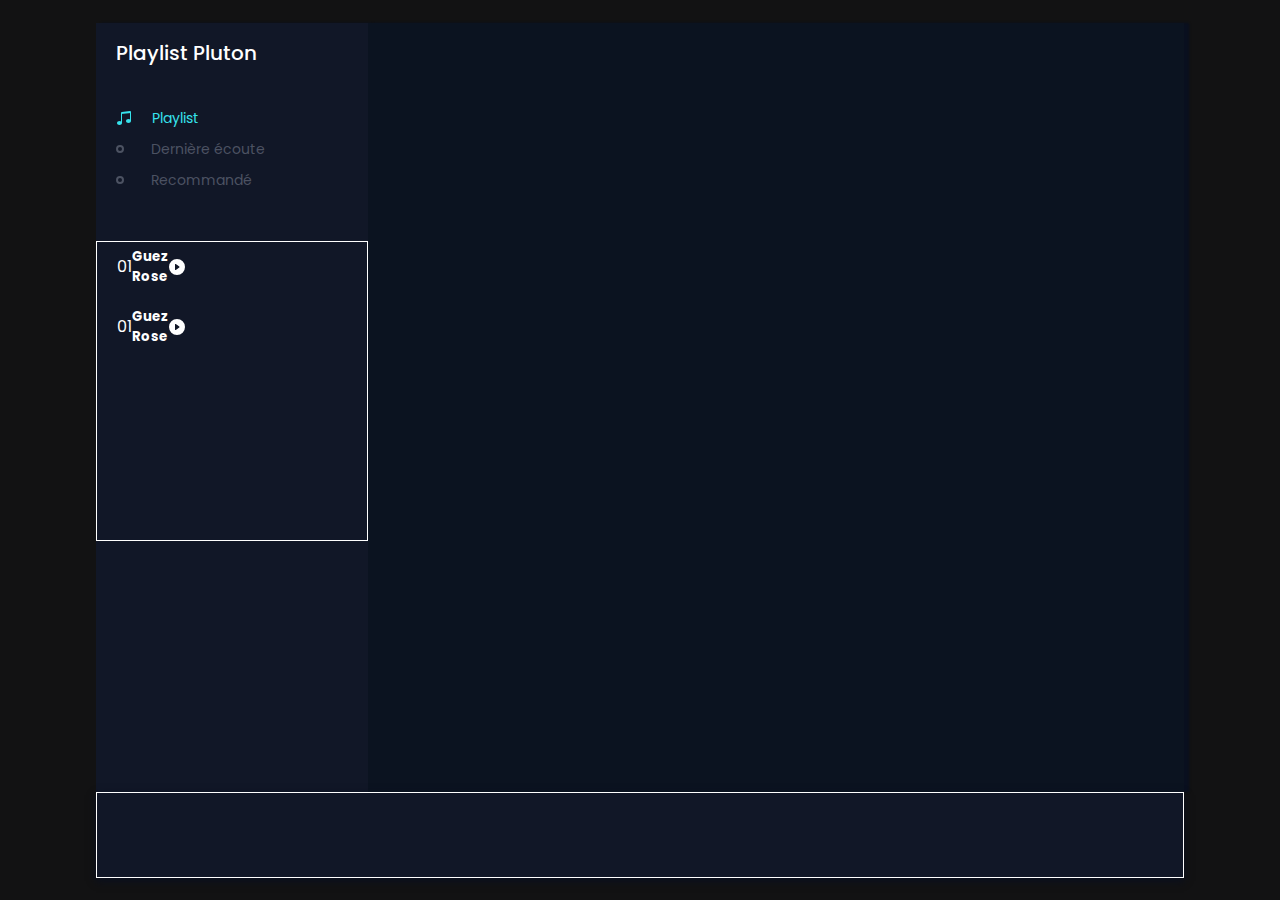
==== music.html @ e0b850a0 "Add files via upload" ====
<!DOCTYPE html>
<html lang="fr">
<head>
    <meta charset="UTF-8">
    <meta http-equiv="X-UA-Compatible" content="IE=edge">
    <meta name="viewport" content="width=device-width, initial-scale=1.0">
    <link rel="stylesheet" href="style2.css">
    <link rel="stylesheet" href="https://cdn.jsdelivr.net/npm/bootstrap-icon@1.8.3/font/bootstrap-icon/css">
    <title>Pluton Playlist</title>
</head>
<body>
    <header>
        <div class="menu_side">
            <h1>Playlist Pluton</h1>
            <div class="playlist">
                <h4 class="active"><span></span><svg xmlns="http://www.w3.org/2000/svg" width="16" height="16" fill="currentColor" class="bi" viewBox="0 0 16 16">
                    <path d="M6 13c0 1.105-1.12 2-2.5 2S1 14.105 1 13c0-1.104 1.12-2 2.5-2s2.5.896 2.5 2zm9-2c0 1.105-1.12 2-2.5 2s-2.5-.895-2.5-2 1.12-2 2.5-2 2.5.895 2.5 2z"/>
                    <path fill-rule="evenodd" d="M14 11V2h1v9h-1zM6 3v10H5V3h1z"/>
                    <path d="M5 2.905a1 1 0 0 1 .9-.995l8-.8a1 1 0 0 1 1.1.995V3L5 4V2.905z"/>
                  </svg>Playlist</h4>
                
                  <h4><span></span><svg xmlns="http://www.w3.org/2000/svg" width="16" height="16" fill="currentColor" class="bi" viewBox="0 0 16 16">
                    <path d="M6 13c0 1.105-1.12 2-2.5 2S1 14.105 1 13c0-1.104 1.12-2 2.5-2s2.5.896 2.5 2zm9-2c0 1.105-1.12 2-2.5 2s-2.5-.895-2.5-2 1.12-2 2.5-2 2.5.895 2.5 2z"/>
                    <path fill-rule="evenodd" d="M14 11V2h1v9h-1zM6 3v10H5V3h1z"/>
                    <path d="M5 2.905a1 1 0 0 1 .9-.995l8-.8a1 1 0 0 1 1.1.995V3L5 4V2.905z"/>
                  </svg>Dernière écoute</h4>
                
                  <h4><span></span><svg xmlns="http://www.w3.org/2000/svg" width="16" height="16" fill="currentColor" class="bi" viewBox="0 0 16 16">
                    <path d="M6 13c0 1.105-1.12 2-2.5 2S1 14.105 1 13c0-1.104 1.12-2 2.5-2s2.5.896 2.5 2zm9-2c0 1.105-1.12 2-2.5 2s-2.5-.895-2.5-2 1.12-2 2.5-2 2.5.895 2.5 2z"/>
                    <path fill-rule="evenodd" d="M14 11V2h1v9h-1zM6 3v10H5V3h1z"/>
                    <path d="M5 2.905a1 1 0 0 1 .9-.995l8-.8a1 1 0 0 1 1.1.995V3L5 4V2.905z"/>
                  </svg>Recommandé</h4> 
            </div>
            <div class="menu_song">
                <li class="songItem">
                   <span>01</span> 
                   <img src="" alt="">
                   <h5>Guez <br>
                        <div class="subtitle">Rose</div>
                 </h5>
                    <svg xmlns="http://www.w3.org/2000/svg" width="16" height="16" fill="currentColor" class="bi playListPlay bi-play-circle-fill" id="1" viewBox="0 0 16 16">
                    <path d="M16 8A8 8 0 1 1 0 8a8 8 0 0 1 16 0zM6.79 5.093A.5.5 0 0 0 6 5.5v5a.5.5 0 0 0 .79.407l3.5-2.5a.5.5 0 0 0 0-.814l-3.5-2.5z"/>
                    </svg>
                </li>
                
                <li class="songItem">
                   <span>01</span> 
                   <img src="" alt="">
                   <h5>Guez <br>
                        <div class="subtitle">Rose</div>
                 </h5>
                    <svg xmlns="http://www.w3.org/2000/svg" width="16" height="16" fill="currentColor" class="bi playListPlay bi-play-circle-fill" id="2" viewBox="0 0 16 16">
                    <path d="M16 8A8 8 0 1 1 0 8a8 8 0 0 1 16 0zM6.79 5.093A.5.5 0 0 0 6 5.5v5a.5.5 0 0 0 .79.407l3.5-2.5a.5.5 0 0 0 0-.814l-3.5-2.5z"/>
                    </svg>
                </li>
            </div>
        </div>
        <div class="song_side"></div>
        <div class="master_play"></div>
    </header>



<!--<h4><i class="bi bi-music-note-beamed"></i></h4>
                -->

    <script src="app.js"></script>
</body>
</html>
---- style2.css ----
/* GOOGLE FONT "poppins" */

@import url('https://fonts.googleapis.com/css2?family=Poppins:wght@300&family=Vollkorn:ital,wght@1,500&display=swap'); * {

    padding: 0;
    margin: 0;
    box-sizing: border-box;
}

body {
    font-family: 'Poppins', sans-serif;
    width: 100%;
    height: 100vh;
    background: #121213;
    display: grid;
    place-items: center;
}

header {
    width: 85%;
    height: 95%;
    /* border: 1px solid #fff; */
    display: flex;
    flex-wrap: wrap;
}

header .menu_side, 
.song_side {
    width: 25%;
    height: 90%;
    /* border: 1px solid #fff; */
    background: #111727;
    box-shadow: 5px 0px 2px #090f1f;
    color: #fff;
}

header .song_side {
    width: 75%;
    background: #0b1320;
}

header .master_play {
    width: 100%;
    height: 10%;
    border: 1px solid #fff;
    background: #111727;
    box-shadow: 0px 3px 8px #090f1f;
}

header .menu_side h1 {
    font-size: 20px;
    margin: 15px 0px 0px 20px;
    font-weight: 500;
}

header .menu_side .playlist {
    margin: 40px 0px 0px 20px;
}

header .menu_side .playlist h4 {
    font-size: 14px;
    font-weight: 400;
    padding-bottom: 10px;
    color: #4c5262;
    cursor: pointer;
    display: flex;
    align-items: center;
    transition: .3s linear;
}

header .menu_side .playlist h4:hover {
    color: #fff;
}

header .menu_side .playlist h4 span {
    position: relative;
    margin-right: 35px;
}

header .menu_side .playlist h4 span::before {
   content: '';
   position: absolute;
   width: 4px;
   height: 4px;
   border: 2px solid #4c5262;
   border-radius: 50%;
   top: -4px;
   transition: .3s linear;
}

header .menu_side .playlist h4:hover span::before {
  border: 2px solid #fff; 
}

header .menu_side .playlist h4 .bi {
 display: none;
}

header .menu_side .playlist .active {
 color: #36e2ec;
}

header .menu_side .playlist .active span {
 display: none;
}

header .menu_side .playlist .active .bi {
 display: flex;
 margin-right: 20px;
}

header .menu_side .menu_song {
 width: 100%;
 height: 300px;
 border: 1px solid #fff;
 margin-top: 40px;
}

header .menu_side .menu_song li {
 list-style-type: none;
 position: relative;
 padding: 5px 0px 5px 20px;
 display: flex;
 align-items: center;
 margin-bottom: 10px;
 
}

/* REPRENDRE LA VIDEO A 30 MIN 10 */
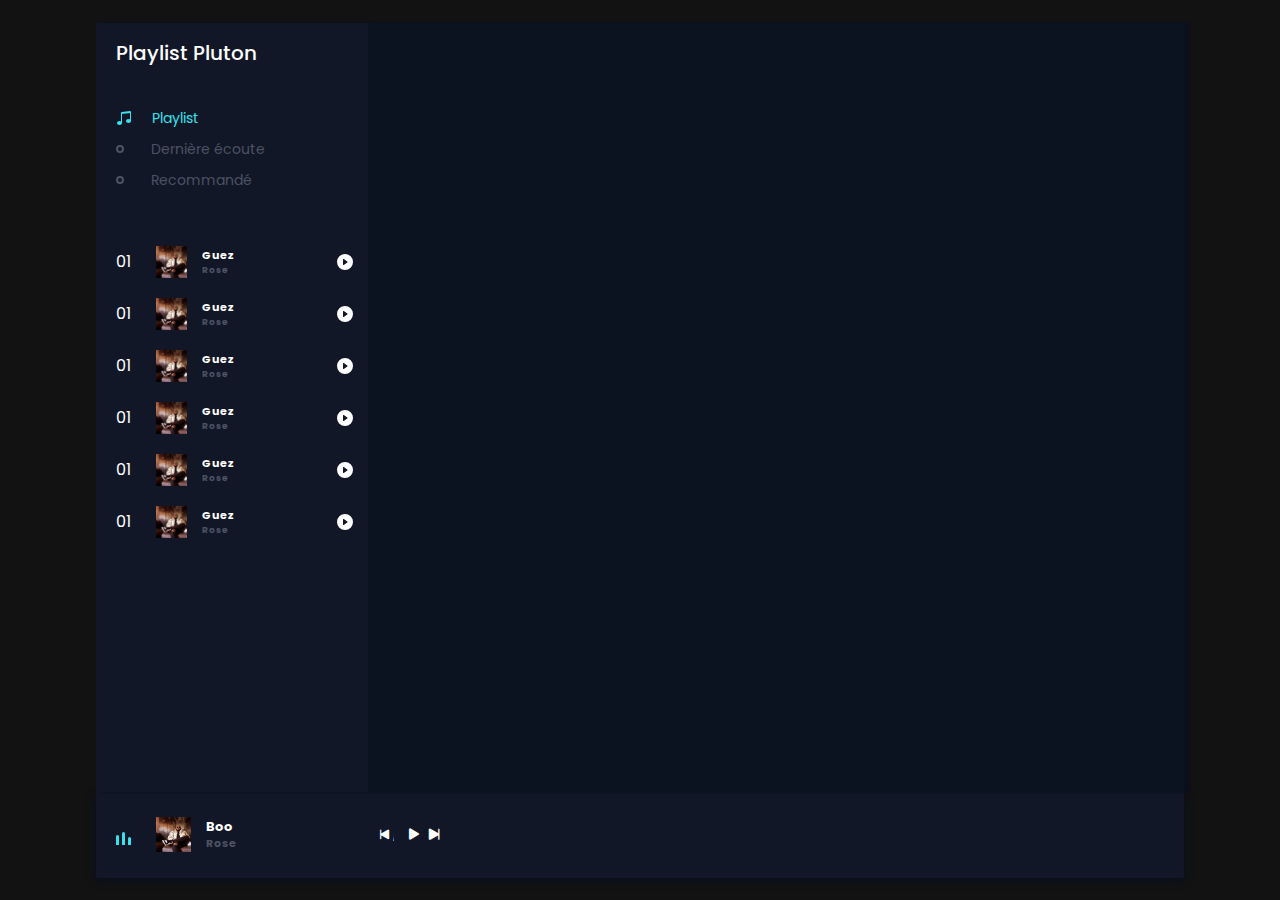
==== commit bdf91ea6: "ecole" ====
--- a/music.html
+++ b/music.html
@@ -5,7 +5,7 @@
     <meta http-equiv="X-UA-Compatible" content="IE=edge">
     <meta name="viewport" content="width=device-width, initial-scale=1.0">
     <link rel="stylesheet" href="style2.css">
-    <link rel="stylesheet" href="https://cdn.jsdelivr.net/npm/bootstrap-icon@1.8.3/font/bootstrap-icon/css">
+    <link rel="stylesheet" href="https://cdn.jsdelivr.net/npm/bootstrap-icons@1.7.2/font/bootstrap-icons.css">
     <title>Pluton Playlist</title>
 </head>
 <body>
@@ -34,7 +34,7 @@
             <div class="menu_song">
                 <li class="songItem">
                    <span>01</span> 
-                   <img src="" alt="">
+                   <img src="image/jo-assis.jpg" alt="">
                    <h5>Guez <br>
                         <div class="subtitle">Rose</div>
                  </h5>
@@ -45,7 +45,84 @@
                 
                 <li class="songItem">
                    <span>01</span> 
-                   <img src="" alt="">
+                   <img src="image/jo-assis.jpg" alt="">
+                   <h5>Guez <br>
+                        <div class="subtitle">Rose</div>
+                 </h5>
+                    <svg xmlns="http://www.w3.org/2000/svg" width="16" height="16" fill="currentColor" class="bi playListPlay bi-play-circle-fill" id="2" viewBox="0 0 16 16">
+                    <path d="M16 8A8 8 0 1 1 0 8a8 8 0 0 1 16 0zM6.79 5.093A.5.5 0 0 0 6 5.5v5a.5.5 0 0 0 .79.407l3.5-2.5a.5.5 0 0 0 0-.814l-3.5-2.5z"/>
+                    </svg>
+                </li>
+                
+                <li class="songItem">
+                   <span>01</span> 
+                   <img src="image/jo-assis.jpg" alt="">
+                   <h5>Guez <br>
+                        <div class="subtitle">Rose</div>
+                 </h5>
+                    <svg xmlns="http://www.w3.org/2000/svg" width="16" height="16" fill="currentColor" class="bi playListPlay bi-play-circle-fill" id="2" viewBox="0 0 16 16">
+                    <path d="M16 8A8 8 0 1 1 0 8a8 8 0 0 1 16 0zM6.79 5.093A.5.5 0 0 0 6 5.5v5a.5.5 0 0 0 .79.407l3.5-2.5a.5.5 0 0 0 0-.814l-3.5-2.5z"/>
+                    </svg>
+                </li>
+                
+                <li class="songItem">
+                   <span>01</span> 
+                   <img src="image/jo-assis.jpg" alt="">
+                   <h5>Guez <br>
+                        <div class="subtitle">Rose</div>
+                 </h5>
+                    <svg xmlns="http://www.w3.org/2000/svg" width="16" height="16" fill="currentColor" class="bi playListPlay bi-play-circle-fill" id="2" viewBox="0 0 16 16">
+                    <path d="M16 8A8 8 0 1 1 0 8a8 8 0 0 1 16 0zM6.79 5.093A.5.5 0 0 0 6 5.5v5a.5.5 0 0 0 .79.407l3.5-2.5a.5.5 0 0 0 0-.814l-3.5-2.5z"/>
+                    </svg>
+                </li>
+                
+                <li class="songItem">
+                   <span>01</span> 
+                   <img src="image/jo-assis.jpg" alt="">
+                   <h5>Guez <br>
+                        <div class="subtitle">Rose</div>
+                 </h5>
+                    <svg xmlns="http://www.w3.org/2000/svg" width="16" height="16" fill="currentColor" class="bi playListPlay bi-play-circle-fill" id="2" viewBox="0 0 16 16">
+                    <path d="M16 8A8 8 0 1 1 0 8a8 8 0 0 1 16 0zM6.79 5.093A.5.5 0 0 0 6 5.5v5a.5.5 0 0 0 .79.407l3.5-2.5a.5.5 0 0 0 0-.814l-3.5-2.5z"/>
+                    </svg>
+                </li>
+                
+                <li class="songItem">
+                   <span>01</span> 
+                   <img src="image/jo-assis.jpg" alt="">
+                   <h5>Guez <br>
+                        <div class="subtitle">Rose</div>
+                 </h5>
+                    <svg xmlns="http://www.w3.org/2000/svg" width="16" height="16" fill="currentColor" class="bi playListPlay bi-play-circle-fill" id="2" viewBox="0 0 16 16">
+                    <path d="M16 8A8 8 0 1 1 0 8a8 8 0 0 1 16 0zM6.79 5.093A.5.5 0 0 0 6 5.5v5a.5.5 0 0 0 .79.407l3.5-2.5a.5.5 0 0 0 0-.814l-3.5-2.5z"/>
+                    </svg>
+                </li>
+                
+                <li class="songItem">
+                   <span>01</span> 
+                   <img src="image/jo-assis.jpg" alt="">
+                   <h5>Guez <br>
+                        <div class="subtitle">Rose</div>
+                 </h5>
+                    <svg xmlns="http://www.w3.org/2000/svg" width="16" height="16" fill="currentColor" class="bi playListPlay bi-play-circle-fill" id="2" viewBox="0 0 16 16">
+                    <path d="M16 8A8 8 0 1 1 0 8a8 8 0 0 1 16 0zM6.79 5.093A.5.5 0 0 0 6 5.5v5a.5.5 0 0 0 .79.407l3.5-2.5a.5.5 0 0 0 0-.814l-3.5-2.5z"/>
+                    </svg>
+                </li>
+                
+                <li class="songItem">
+                   <span>01</span> 
+                   <img src="image/jo-assis.jpg" alt="">
+                   <h5>Guez <br>
+                        <div class="subtitle">Rose</div>
+                 </h5>
+                    <svg xmlns="http://www.w3.org/2000/svg" width="16" height="16" fill="currentColor" class="bi playListPlay bi-play-circle-fill" id="2" viewBox="0 0 16 16">
+                    <path d="M16 8A8 8 0 1 1 0 8a8 8 0 0 1 16 0zM6.79 5.093A.5.5 0 0 0 6 5.5v5a.5.5 0 0 0 .79.407l3.5-2.5a.5.5 0 0 0 0-.814l-3.5-2.5z"/>
+                    </svg>
+                </li>
+                
+                <li class="songItem">
+                   <span>01</span> 
+                   <img src="image/jo-assis.jpg" alt="">
                    <h5>Guez <br>
                         <div class="subtitle">Rose</div>
                  </h5>
@@ -56,11 +133,27 @@
             </div>
         </div>
         <div class="song_side"></div>
-        <div class="master_play"></div>
-    </header>
+
+        <div class="master_play">
+            <div class="wave">
+               <div class="wave1"></div> 
+               <div class="wave1"></div> 
+               <div class="wave1"></div> 
+            </div>  
+            <img src="image/jo-assis.jpg" alt="" id="poster_master_play">
+            <h5 id="title">Boo <br>
+                
+                <div class="subtitle">Rose</div>
+            </h5>
+            <div class="icon">
+                <i class="bi shuffle bi-skip-start-fill" id="back">Next</i>
+                <i class="bi bi-play-fill" id="masterPlay"></i>
+                <i class="bi bi-skip-end-fill" id="next"></i>
 
 
-
+            </div>
+        </div>
+    </header>
 <!--<h4><i class="bi bi-music-note-beamed"></i></h4>
                 -->
 
--- a/style2.css
+++ b/style2.css
@@ -24,8 +24,8 @@
     flex-wrap: wrap;
 }
 
-header .menu_side, 
-.song_side {
+header .menu_side, .song_side {
+    position: relative;
     width: 25%;
     height: 90%;
     /* border: 1px solid #fff; */
@@ -42,7 +42,7 @@
 header .master_play {
     width: 100%;
     height: 10%;
-    border: 1px solid #fff;
+    /* border: 1px solid #fff; */
     background: #111727;
     box-shadow: 0px 3px 8px #090f1f;
 }
@@ -108,12 +108,17 @@
  display: flex;
  margin-right: 20px;
 }
-
+/* encadrement pour la playlist */
 header .menu_side .menu_song {
  width: 100%;
  height: 300px;
- border: 1px solid #fff;
+ /* border: 1px solid #fff; */
  margin-top: 40px;
+ overflow: auto;
+}
+
+header .menu_side .menu_song::-webkit-scrollbar {
+ display: none;
 }
 
 header .menu_side .menu_song li {
@@ -123,10 +128,165 @@
  display: flex;
  align-items: center;
  margin-bottom: 10px;
+ cursor: pointer;
+ transition: .3s linear;
  
 }
 
 /* REPRENDRE LA VIDEO A 30 MIN 10 */
 
-
-
+header .menu_side .menu_song li:hover {
+    background: rgb(105, 105, 105, .1);
+    
+   }
+
+   header .menu_side .menu_song li img {
+    width: 32px;
+    height: 32px;
+    margin-left: 25px;
+   }
+
+   header .menu_side .menu_song li h5 {
+    font-size: 11px;
+    margin-left: 15px;
+    width: 170px;
+   /* border: 1px solid white; */
+    overflow: hidden;
+    text-overflow: ellipsis;
+    white-space: nowrap;
+   }
+
+   header .menu_side .menu_song li h5 .subtitle {
+    font-size: 9px;
+    color: #4c5262;
+    
+   }
+   
+   header .menu_side .menu_song li .bi {
+    position: absolute;
+    right: 15px;
+   }
+
+header .master_play {
+    display: flex;
+    align-items: center;
+    padding: 0px 20px;
+}
+
+header .master_play .wave {
+    width: 30px;
+    height: 30px;
+   /* border: 1px solid #fff; */
+    padding-bottom: 5px;
+    display: flex;
+    align-items: flex-end;
+    margin-right: 10px;
+}
+
+header .master_play .wave .wave1 {
+    width: 3px;
+    height: 10px;
+    background: #36e2ec;
+    margin-right: 3px;
+    border-radius: 10px 10px 0px 0px;
+    animation: unset; 
+    
+}
+
+header .master_play .wave .wave1:nth-child(2) {
+    height: 13px;
+   /* margin-right: 3.5px; */
+   /* animation-delay: .4s; */
+
+}
+
+header .master_play .wave .wave1:nth-child(3) {
+    height: 8px;
+   /* animation-delay: .8s; */
+
+}
+
+
+
+/* javascript classes */
+
+header .master_play .active1 .wave1 {
+    animation: wave .5s linear infinite;
+
+}
+
+header .master_play .active1 .wave1:nth-child(2) {
+    
+    animation-delay: .4s;
+
+}
+
+header .master_play .active1 .wave1:nth-child(3) {
+    
+    animation-delay: .8s;
+
+}
+
+@keyframes wave {
+    0% {
+        height: 10px;
+    }
+    50% {
+        height: 15px;
+    }
+    100% {
+        height: 10px;
+    }
+}
+
+
+header .master_play img {
+    width: 35px;
+    height: 35px;
+}
+
+header .master_play h5 {
+   width: 130px;
+   /* border: 1px solid #fff; */
+   margin-left: 15px;
+   color: #fff;
+   line-height: 17px;
+   /* overflow: hidden;
+    text-overflow: ellipsis;
+   white-space: nowrap; */
+   font-size: 13px;
+}
+
+header .master_play h5 .subtitle {
+   font-size: 11px;
+   color: #4c5262;
+   
+
+}
+
+header .master_play .icon {
+    font-size: 20px;
+    color: #fff;
+    margin: 0px 20px 0px 40px;
+    outline: none;
+    display: flex;
+    align-items: center;
+}
+
+header .master_play .icon .bi {
+    cursor: pointer;
+    outline: none;
+
+}
+
+header .master_play .icon .shuffle {
+    font-size: 17px;
+    margin-right: 10px;
+    width: 17.5px;
+    overflow: hidden;
+    display: flex;
+    align-items: center;
+}
+
+
+/* REPRENDRE A 1:01:33 */
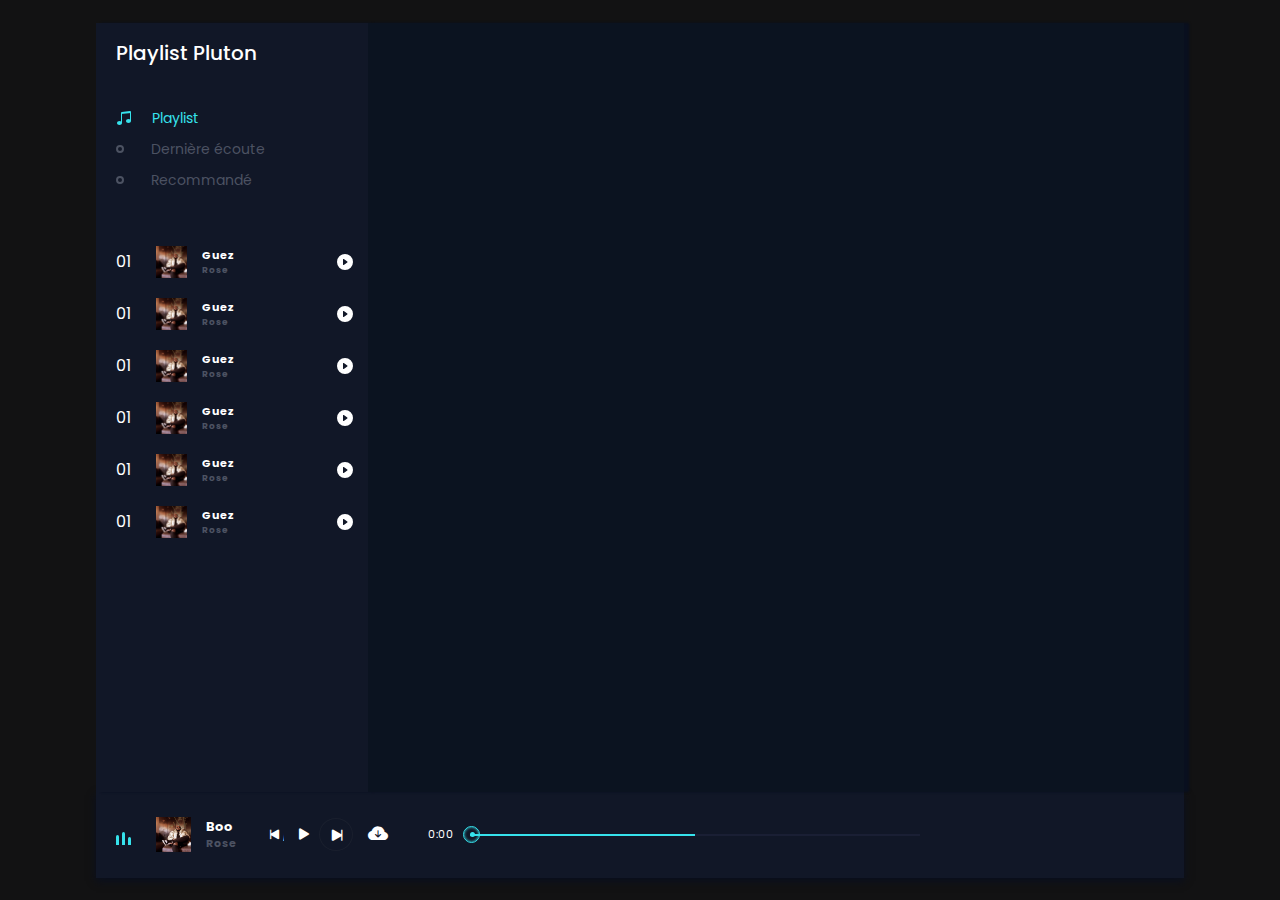
==== commit e269d4df: "19-12" ====
--- a/music.html
+++ b/music.html
@@ -149,8 +149,15 @@
                 <i class="bi shuffle bi-skip-start-fill" id="back">Next</i>
                 <i class="bi bi-play-fill" id="masterPlay"></i>
                 <i class="bi bi-skip-end-fill" id="next"></i>
+                
+                <i class="bi bi-cloud-arrow-down-fill" id="download_music"></i>
 
-
+            </div>
+            <span id="currentStart">0:00</span>
+            <div class="bar">
+                <input type="range" id="seek" min="0" max="100">
+                <div class="bar2" id="bar2"></div>
+                <div class="dot"></div>
             </div>
         </div>
     </header>
--- a/style2.css
+++ b/style2.css
@@ -246,7 +246,7 @@
 }
 
 header .master_play h5 {
-   width: 130px;
+   width: 20px;
    /* border: 1px solid #fff; */
    margin-left: 15px;
    color: #fff;
@@ -288,5 +288,81 @@
     align-items: center;
 }
 
-
-/* REPRENDRE A 1:01:33 */
+header .master_play .icon #download_music  {
+   font-size: 20px;
+   margin-left: 10px;
+
+}
+header .master_play .icon .bi:nth-child(3)  {
+    border: 1px solid rgb(105, 105, 105, .1);
+    border-radius: 50%;
+    padding: 1px 5px 0px 7px;
+    margin: 0px 5px;
+  }
+
+  header .master_play span{
+    color: #fff;
+    width: 32px;
+    /* border: 1px solid #fff; */
+    font-size: 11px;
+    font-weight: 400;
+  }
+ 
+  header .master_play #currentStart{
+    margin: 0px 0px 0px 20px;
+  }
+  
+  header .master_play .bar{
+    position: relative;
+    width: 43%;
+    height: 2px;
+    background: rgb(105, 105, 170, .1);
+    margin: 0px 15px 0px 10px;
+  }
+  
+  header .master_play .bar .bar2{
+    position: absolute;
+    background: #36e2ec;
+    width: 50%;
+    height: 100%;
+    top: 0;
+    transform: 1s linear;
+  }
+  
+  header .master_play .bar .dot{
+    position: absolute;
+    width: 5px;
+    height: 5px;
+    background: #36e2ec;
+    border-radius: 50%;
+    left: 0%;
+    top:-1.5px;
+    transition: 1s linear;
+  }
+  
+  header .master_play .bar .dot::before{
+    content: '';
+    position: absolute;
+    width: 15px;
+    height: 15px;
+    border: 1px solid #36e2ec;
+    border-radius: 50%;
+    left: -7px;
+    top: -6.5px;
+    box-shadow: inset 0px 0px 3px #36e2ec;
+
+  }
+  
+  header .master_play .bar input{
+    position: absolute;
+    width: 100%;
+    top: -7px;
+    left: 0;
+    cursor: pointer;
+    z-index: 99999999999999999999999999999999999999;
+    /* transition: 3s linear; */
+    opacity: 0;
+  }
+
+
+/* REPRENDRE A 1:17:15s */
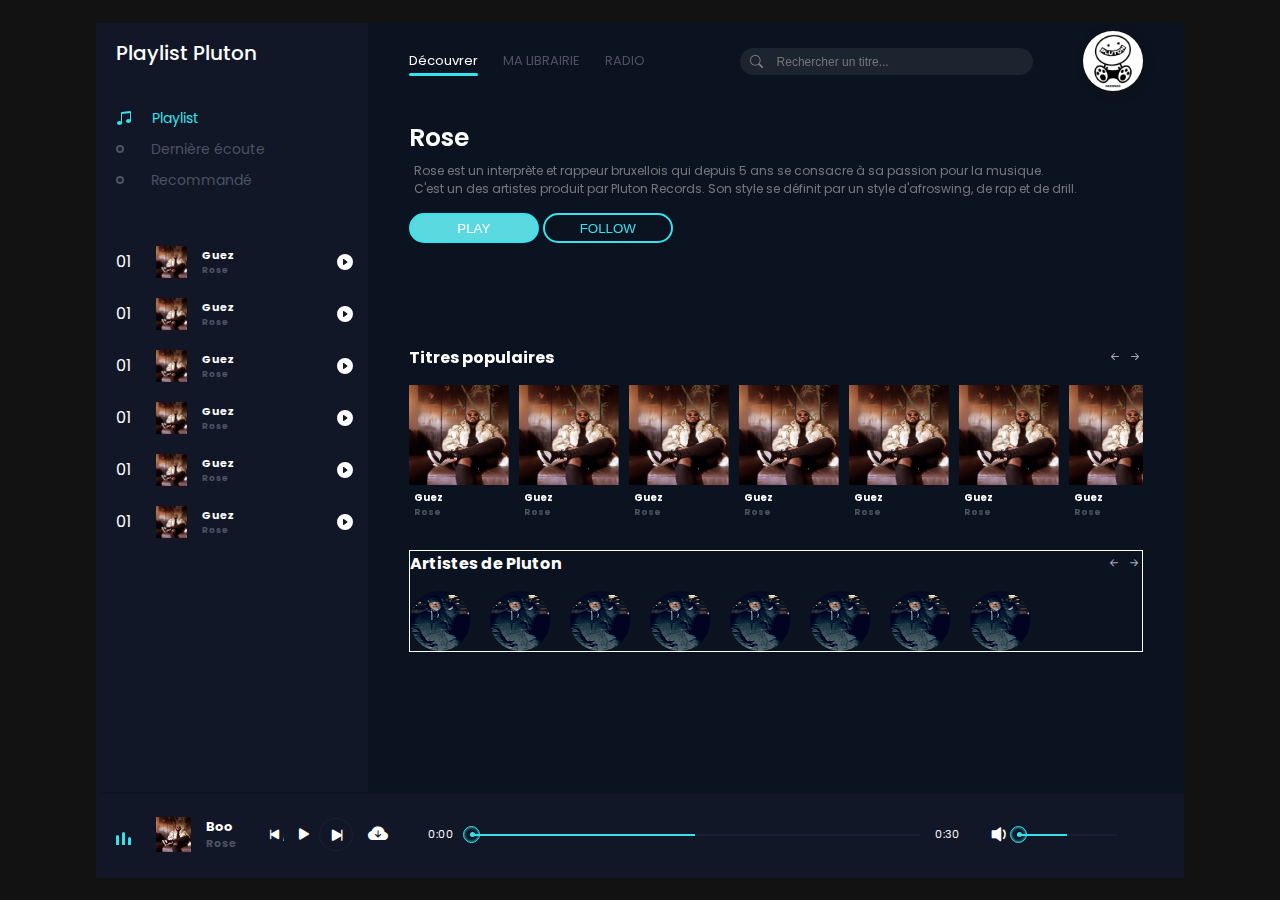
==== commit 35fc0378: "21-12-22" ====
--- a/music.html
+++ b/music.html
@@ -132,7 +132,221 @@
                 </li>
             </div>
         </div>
-        <div class="song_side"></div>
+
+
+
+        <div class="song_side">
+            <nav>
+                <ul>
+                    <li>Découvrer <span></span></li>
+                    <li>MA LIBRAIRIE</li>
+                    <li>RADIO</li>
+                </ul>
+                <div class="search">
+                    <i class="bi bi-search"></i>
+                    <input type="text" placeholder="Rechercher un titre...">
+                </div>
+                <div class="user">
+                    <img src="image/pluton-logo.jpeg" alt="pluton-logo">
+                </div>
+            </nav>
+            <div class="content">
+                <h1>Rose</h1>
+                <p>Rose est un interprète et rappeur bruxellois qui depuis 5 ans se consacre à sa passion pour la musique. <br> C'est un des artistes produit par Pluton Records. Son style se définit par un style d'afroswing, de rap et de drill.</p>
+                <div class="buttons">
+                    <button>PLAY</button>
+                    <button>FOLLOW</button>
+                </div>
+            </div>
+
+
+            <div class="popular_song">
+                <div class="h4">
+                    <h4>Titres populaires</h4>
+                    <div class="btn_s">
+                        <i class="bi bi-arrow-left-short" id="pop_song_left"></i> 
+                        <i class="bi bi-arrow-right-short" id="pop_song_right"></i>
+                    </div>
+                </div>
+                <div class="pop_song">
+                    <li class="songItem">
+                        <div class="img_play">
+                             <img src="image/jo-assis.jpg" alt=""> 
+                            
+                            <svg xmlns="http://www.w3.org/2000/svg" width="16" height="16" fill="currentColor" class="bi playListPlay bi-play-circle-fill" id="1" viewBox="0 0 16 16">
+                            <path d="M16 8A8 8 0 1 1 0 8a8 8 0 0 1 16 0zM6.79 5.093A.5.5 0 0 0 6 5.5v5a.5.5 0 0 0 .79.407l3.5-2.5a.5.5 0 0 0 0-.814l-3.5-2.5z"/>
+                            </svg>
+                        </div>
+                        <h5>Guez <br>
+                             <div class="subtitle">Rose</div>
+                        </h5>
+                     </li>
+                    <li class="songItem">
+                        <div class="img_play">
+                             <img src="image/jo-assis.jpg" alt=""> 
+                            
+                            <svg xmlns="http://www.w3.org/2000/svg" width="16" height="16" fill="currentColor" class="bi playListPlay bi-play-circle-fill" id="1" viewBox="0 0 16 16">
+                            <path d="M16 8A8 8 0 1 1 0 8a8 8 0 0 1 16 0zM6.79 5.093A.5.5 0 0 0 6 5.5v5a.5.5 0 0 0 .79.407l3.5-2.5a.5.5 0 0 0 0-.814l-3.5-2.5z"/>
+                            </svg>
+                        </div>
+                        <h5>Guez <br>
+                             <div class="subtitle">Rose</div>
+                        </h5>
+                     </li>
+                    <li class="songItem">
+                        <div class="img_play">
+                             <img src="image/jo-assis.jpg" alt=""> 
+                            
+                            <svg xmlns="http://www.w3.org/2000/svg" width="16" height="16" fill="currentColor" class="bi playListPlay bi-play-circle-fill" id="1" viewBox="0 0 16 16">
+                            <path d="M16 8A8 8 0 1 1 0 8a8 8 0 0 1 16 0zM6.79 5.093A.5.5 0 0 0 6 5.5v5a.5.5 0 0 0 .79.407l3.5-2.5a.5.5 0 0 0 0-.814l-3.5-2.5z"/>
+                            </svg>
+                        </div>
+                        <h5>Guez <br>
+                             <div class="subtitle">Rose</div>
+                        </h5>
+                     </li>
+                    <li class="songItem">
+                        <div class="img_play">
+                             <img src="image/jo-assis.jpg" alt=""> 
+                            
+                            <svg xmlns="http://www.w3.org/2000/svg" width="16" height="16" fill="currentColor" class="bi playListPlay bi-play-circle-fill" id="1" viewBox="0 0 16 16">
+                            <path d="M16 8A8 8 0 1 1 0 8a8 8 0 0 1 16 0zM6.79 5.093A.5.5 0 0 0 6 5.5v5a.5.5 0 0 0 .79.407l3.5-2.5a.5.5 0 0 0 0-.814l-3.5-2.5z"/>
+                            </svg>
+                        </div>
+                        <h5>Guez <br>
+                             <div class="subtitle">Rose</div>
+                        </h5>
+                     </li>
+                    <li class="songItem">
+                        <div class="img_play">
+                             <img src="image/jo-assis.jpg" alt=""> 
+                            
+                            <svg xmlns="http://www.w3.org/2000/svg" width="16" height="16" fill="currentColor" class="bi playListPlay bi-play-circle-fill" id="1" viewBox="0 0 16 16">
+                            <path d="M16 8A8 8 0 1 1 0 8a8 8 0 0 1 16 0zM6.79 5.093A.5.5 0 0 0 6 5.5v5a.5.5 0 0 0 .79.407l3.5-2.5a.5.5 0 0 0 0-.814l-3.5-2.5z"/>
+                            </svg>
+                        </div>
+                        <h5>Guez <br>
+                             <div class="subtitle">Rose</div>
+                        </h5>
+                     </li>
+                    <li class="songItem">
+                        <div class="img_play">
+                             <img src="image/jo-assis.jpg" alt=""> 
+                            
+                            <svg xmlns="http://www.w3.org/2000/svg" width="16" height="16" fill="currentColor" class="bi playListPlay bi-play-circle-fill" id="1" viewBox="0 0 16 16">
+                            <path d="M16 8A8 8 0 1 1 0 8a8 8 0 0 1 16 0zM6.79 5.093A.5.5 0 0 0 6 5.5v5a.5.5 0 0 0 .79.407l3.5-2.5a.5.5 0 0 0 0-.814l-3.5-2.5z"/>
+                            </svg>
+                        </div>
+                        <h5>Guez <br>
+                             <div class="subtitle">Rose</div>
+                        </h5>
+                     </li>
+                    <li class="songItem">
+                        <div class="img_play">
+                             <img src="image/jo-assis.jpg" alt=""> 
+                            
+                            <svg xmlns="http://www.w3.org/2000/svg" width="16" height="16" fill="currentColor" class="bi playListPlay bi-play-circle-fill" id="1" viewBox="0 0 16 16">
+                            <path d="M16 8A8 8 0 1 1 0 8a8 8 0 0 1 16 0zM6.79 5.093A.5.5 0 0 0 6 5.5v5a.5.5 0 0 0 .79.407l3.5-2.5a.5.5 0 0 0 0-.814l-3.5-2.5z"/>
+                            </svg>
+                        </div>
+                        <h5>Guez <br>
+                             <div class="subtitle">Rose</div>
+                        </h5>
+                     </li>
+                    <li class="songItem">
+                        <div class="img_play">
+                             <img src="image/jo-assis.jpg" alt=""> 
+                            
+                            <svg xmlns="http://www.w3.org/2000/svg" width="16" height="16" fill="currentColor" class="bi playListPlay bi-play-circle-fill" id="1" viewBox="0 0 16 16">
+                            <path d="M16 8A8 8 0 1 1 0 8a8 8 0 0 1 16 0zM6.79 5.093A.5.5 0 0 0 6 5.5v5a.5.5 0 0 0 .79.407l3.5-2.5a.5.5 0 0 0 0-.814l-3.5-2.5z"/>
+                            </svg>
+                        </div>
+                        <h5>Guez <br>
+                             <div class="subtitle">Rose</div>
+                        </h5>
+                     </li>
+                    <li class="songItem">
+                        <div class="img_play">
+                             <img src="image/jo-assis.jpg" alt=""> 
+                            
+                            <svg xmlns="http://www.w3.org/2000/svg" width="16" height="16" fill="currentColor" class="bi playListPlay bi-play-circle-fill" id="1" viewBox="0 0 16 16">
+                            <path d="M16 8A8 8 0 1 1 0 8a8 8 0 0 1 16 0zM6.79 5.093A.5.5 0 0 0 6 5.5v5a.5.5 0 0 0 .79.407l3.5-2.5a.5.5 0 0 0 0-.814l-3.5-2.5z"/>
+                            </svg>
+                        </div>
+                        <h5>Guez <br>
+                             <div class="subtitle">Rose</div>
+                        </h5>
+                     </li>
+                    <li class="songItem">
+                        <div class="img_play">
+                             <img src="image/jo-assis.jpg" alt=""> 
+                            
+                            <svg xmlns="http://www.w3.org/2000/svg" width="16" height="16" fill="currentColor" class="bi playListPlay bi-play-circle-fill" id="1" viewBox="0 0 16 16">
+                            <path d="M16 8A8 8 0 1 1 0 8a8 8 0 0 1 16 0zM6.79 5.093A.5.5 0 0 0 6 5.5v5a.5.5 0 0 0 .79.407l3.5-2.5a.5.5 0 0 0 0-.814l-3.5-2.5z"/>
+                            </svg>
+                        </div>
+                        <h5>Guez <br>
+                             <div class="subtitle">Rose</div>
+                        </h5>
+                     </li>
+                    <li class="songItem">
+                        <div class="img_play">
+                             <img src="image/grace-lag.jpeg" alt=""> 
+                            
+                            <svg xmlns="http://www.w3.org/2000/svg" width="16" height="16" fill="currentColor" class="bi playListPlay bi-play-circle-fill" id="1" viewBox="0 0 16 16">
+                            <path d="M16 8A8 8 0 1 1 0 8a8 8 0 0 1 16 0zM6.79 5.093A.5.5 0 0 0 6 5.5v5a.5.5 0 0 0 .79.407l3.5-2.5a.5.5 0 0 0 0-.814l-3.5-2.5z"/>
+                            </svg>
+                        </div>
+                        <h5>La G <br>
+                             <div class="subtitle">Grace</div>
+                        </h5>
+                     </li>
+                    
+
+
+
+                </div>
+            </div>
+            <div class="popular_artists">
+                <div class="h4">
+                    <h4>Artistes de Pluton</h4>
+                    <div class="btn_s">
+                        <i class="bi bi-arrow-left-short"></i> 
+                        <i class="bi bi-arrow-right-short"></i>
+                    </div>
+                </div>
+                <div class="item">
+                    <li>
+                        <img src="image/grace-lag.jpeg" alt="grace-la-geante">
+                    </li>
+                    <li>
+                        <img src="image/grace-lag.jpeg" alt="grace-la-geante">
+                    </li>
+                    <li>
+                        <img src="image/grace-lag.jpeg" alt="grace-la-geante">
+                    </li>
+                    <li>
+                        <img src="image/grace-lag.jpeg" alt="grace-la-geante">
+                    </li>
+                    <li>
+                        <img src="image/grace-lag.jpeg" alt="grace-la-geante">
+                    </li>
+                    <li>
+                        <img src="image/grace-lag.jpeg" alt="grace-la-geante">
+                    </li>
+                    <li>
+                        <img src="image/grace-lag.jpeg" alt="grace-la-geante">
+                    </li>
+                    <li>
+                        <img src="image/grace-lag.jpeg" alt="grace-la-geante">
+                    </li>
+                   
+                </div>
+            </div>
+        </div>
+
+
+
 
         <div class="master_play">
             <div class="wave">
@@ -159,7 +373,16 @@
                 <div class="bar2" id="bar2"></div>
                 <div class="dot"></div>
             </div>
+            <span id="currentEnd">0:30</span>
+            <div class="vol">
+                <i class="bi bi-volume-down-fill" id="vol_icon"></i>
+                <input type="range" min="0" max="100" id="vol">
+                <div class="vol_bar"></div>
+                <div class="dot" id="vol_dot"></div>
+            </div>
         </div>
+    
+    
     </header>
 <!--<h4><i class="bi bi-music-note-beamed"></i></h4>
                 -->
--- a/style2.css
+++ b/style2.css
@@ -17,11 +17,13 @@
 }
 
 header {
+    position: relative;
     width: 85%;
     height: 95%;
     /* border: 1px solid #fff; */
     display: flex;
     flex-wrap: wrap;
+    overflow: hidden;
 }
 
 header .menu_side, .song_side {
@@ -363,6 +365,386 @@
     /* transition: 3s linear; */
     opacity: 0;
   }
-
-
-/* REPRENDRE A 1:17:15s */
+  
+  header .master_play .vol {
+    position: relative;
+    width: 100px;
+    height: 2px; /* */
+    background: rgb(105, 105, 170, .1);
+    margin-left: 50px;
+  }
+  
+  header .master_play .vol .bi {
+    position: absolute;
+    color: #fff;
+    font-size: 25px;
+    top: -17px;
+    left: -30px;
+  }
+  
+  header .master_play .vol input {
+    position: absolute;
+    width: 100%;
+    top: -6px;
+    left: 0;
+    cursor: pointer;
+    z-index: 9999999999999999999999;
+    opacity: 0;
+  }
+  
+  header .master_play .vol .vol_bar {
+    position: absolute;
+    background: #36e2ec;
+    width: 50%;
+    height: 100%;
+    top: 0;
+    transition: 1s linear;
+  }
+  
+  header .master_play .vol .dot {
+    position: absolute;
+    width: 5px;
+    height: 5px;
+    background: #36e2ec;
+    border-radius: 50%;
+    left: 0%;
+    top:-1.5px;
+    transition: 1s linear;
+
+  }
+  
+  header .master_play .vol .dot::before {
+    content: '';
+    position: absolute;
+    width: 15px;
+    height: 15px;
+    border: 1px solid #36e2ec;
+    border-radius: 50%;
+    left: -7px;
+    top: -6.5px;
+    box-shadow: inset 0px 0px 3px #36e2ec;
+
+  }
+
+
+header .song_side {
+    z-index: 2;
+}
+
+
+  header .song_side::before {
+    content: '';
+    position: absolute;
+    width: 100%;
+    height: 300px;
+    
+    /* background: url('image/pluton-logo.jpeg');
+    background-repeat: no-repeat;
+    background-size: 320px;
+    z-index: -1;
+    
+    */
+  }
+
+  header .song_side nav {
+    width: 90%;
+    height: 10%;
+   /* border: 1px solid #fff; */
+    margin: auto;
+    display: flex;
+    align-items: center;
+    justify-content: space-between;
+  }
+ 
+  header .song_side nav ul {
+    display: flex;   
+  }
+  
+  header .song_side nav ul li {
+    list-style: none;
+    position: relative;
+    font-size: 13px;
+    color: #4c5262;
+    margin-right: 25px;
+    cursor: pointer;
+    transition: .3s linear;
+  }
+  
+  header .song_side nav ul li:hover {
+   color: #fff;
+  }
+ 
+  header .song_side nav ul li:nth-child(1) {
+   color: #fff;
+  }
+  
+  header .song_side nav ul li span {
+   position: absolute;
+   width: 100%;
+   height: 2.5px;
+   background: #36e2ec;
+   bottom: -5px;
+   left: 0;
+   border-radius: 20px;
+  }
+  
+  header .song_side nav .search {
+  position: relative;
+  width: 40%;
+  padding: 1px 10px;
+  border-radius: 20px;
+  /* border: 1px solid #fff; */
+  color: gray;
+  }
+  
+  header .song_side nav .search::before {
+  content: '';
+  position: absolute;
+  width: 100%;
+  height: 100%;
+  background: rgb(184, 184, 184, .1);
+  border-radius: 20px;
+  backdrop-filter: blur(5px);
+  z-index: -1;
+  }
+  
+  header .song_side nav .search .bi {
+  font-size: 13px ;
+  padding: 3px 0px 0px 10px;
+  }
+  
+  header .song_side nav .search input {
+  background: none;
+  border: none;
+  outline: none;
+  padding: 0px 10px;
+  color: #fff;
+  font-size: 12px;
+  }
+  
+  header .song_side nav .user{
+  position: relative;
+  width: 60px;
+  height: 60PX;
+ /* border: 1px solid #fff; */
+  border-radius: 50%;
+  }
+  
+  header .song_side nav img{
+  width: 100%;
+  height: 100%;
+  border-radius: 50%;
+  box-shadow: 2px 2px 8px #121213;  
+  }
+ 
+  header .song_side .content{
+width: 90%;
+height: 30%;
+/* border: 1px solid #fff; */
+margin: auto;
+padding-top: 20px;  
+
+}
+ 
+header .song_side .content h1 {
+font-size: 25px;
+font-weight: 600; 
+
+}
+
+header .song_side .content p {
+font-size: 12px;
+font-weight: 400;
+color: #ffffff6c;
+margin: 5px;
+
+}
+
+header .song_side .content .buttons {
+margin-top: 15px;
+
+}
+
+header .song_side .content .buttons button {
+width: 130px;
+height: 30px;
+border: 2px solid #36e2ec;
+outline: none;
+border-radius: 20px;
+background: #5adae0;
+color: #fff;
+cursor: pointer;
+transition: .3s linear;
+}
+
+header .song_side .content .buttons button:hover {
+background: none;
+color: #36e2ec;
+}
+
+header .song_side .content .buttons button:nth-child(2) {
+background: none;
+color: #36e2ec;
+}
+
+header .song_side .content .buttons button:nth-child(2):hover {
+background: #36e2ec;
+color: #fff;
+}
+
+header .song_side .popular_song {
+width: 90%;
+height: auto;
+margin: auto;
+margin-top: 15px;
+/* border: 1px solid #fff; */
+}
+
+header .song_side .popular_song .h4 {
+display: flex;
+align-items: center;
+justify-content: space-between;
+}
+
+header .song_side .popular_song .h4 .bi {
+color: #a4a8b4;
+cursor: pointer;
+transition: .3s linear;
+}
+
+header .song_side .popular_song .h4 .bi:hover {
+color: #fff;
+}
+
+header .song_side .popular_song .pop_song {
+width: 100%;
+height: 150px;
+margin-top: 15px;
+display: flex;
+/* border: 1px solid #fff; */
+overflow: auto;
+scroll-behavior: smooth;
+}
+
+header .song_side .popular_song .pop_song::-webkit-scrollbar {
+display: none;
+}
+
+header .song_side .popular_song .pop_song li {
+min-width: 100px;
+height: 140px;
+list-style-type: none;
+margin-right: 10px;
+transition: .3s linear;
+}
+
+header .song_side .popular_song .pop_song li:hover {
+background: rgb(105, 105, 170, .1);
+}
+
+header .song_side .popular_song .pop_song li .img_play{
+position: relative;
+width: 100px;
+height: 100px;
+display: flex;
+align-items: center;
+justify-content: center;
+}
+
+header .song_side .popular_song .pop_song li .img_play img{
+ width: 100%;
+ height: 100%;
+ 
+}
+
+header .song_side .popular_song .pop_song li .img_play .bi{
+ position: absolute;
+ font-size: 20px;
+ cursor: pointer;
+ transition: .3s linear;
+ opacity: 0;
+
+}
+
+header .song_side .popular_song .pop_song li:hover .img_play .bi{
+
+ opacity: 1;
+
+}
+
+header .song_side .popular_song .pop_song li h5{
+ padding: 5px 0px 0px 5px;
+ line-height: 15px;
+ font-size: 10px;
+ width: 100px;
+ overflow: hidden;
+ white-space: nowrap;
+ text-overflow: ellipsis;
+}
+
+header .song_side .popular_song .pop_song li h5 .subtitle{
+ font-size: 9px;
+ overflow: hidden;
+ white-space: nowrap;
+ text-overflow: ellipsis;
+ color: #4c5262;
+}
+
+header .song_side .popular_artists {
+   width: 90%; 
+   height: auto;
+   border: 1px solid #fff;
+   margin: auto;
+   margin-top: 15px;
+}
+
+header .song_side .popular_artists .h4 {
+    display: flex;
+    align-items: center;
+    justify-content: space-between;
+    }
+    
+    header .song_side .popular_artists .h4 .bi {
+    color: #a4a8b4;
+    cursor: pointer;
+    transition: .3s linear;
+    }
+    
+    header .song_side .popular_artists .h4 .bi:hover {
+    color: #fff;
+    }
+   
+    
+    header .song_side .popular_artists .item{
+        width: 100%;
+        height: auto;
+        margin-top: 15px;
+        display: flex;
+        /* border: 1px solid #fff; */
+        overflow: auto; 
+        scroll-behavior: smooth;
+    }
+    header .song_side .popular_artists .item::-webkit-scrollbar{
+        display: none;
+    }
+    
+    header .song_side .popular_artists .item li {
+      list-style-type: none;
+      position: relative;
+      width: 60px;
+      height: 60px;
+      border-radius: 50%;
+      margin-right: 20px;
+      cursor: pointer;  
+    }
+   
+    header .song_side .popular_artists .item li img {
+      width: 100%;
+      height: 100%;
+      border-radius: 50%;
+    }
+ 
+    
+
+    
+    